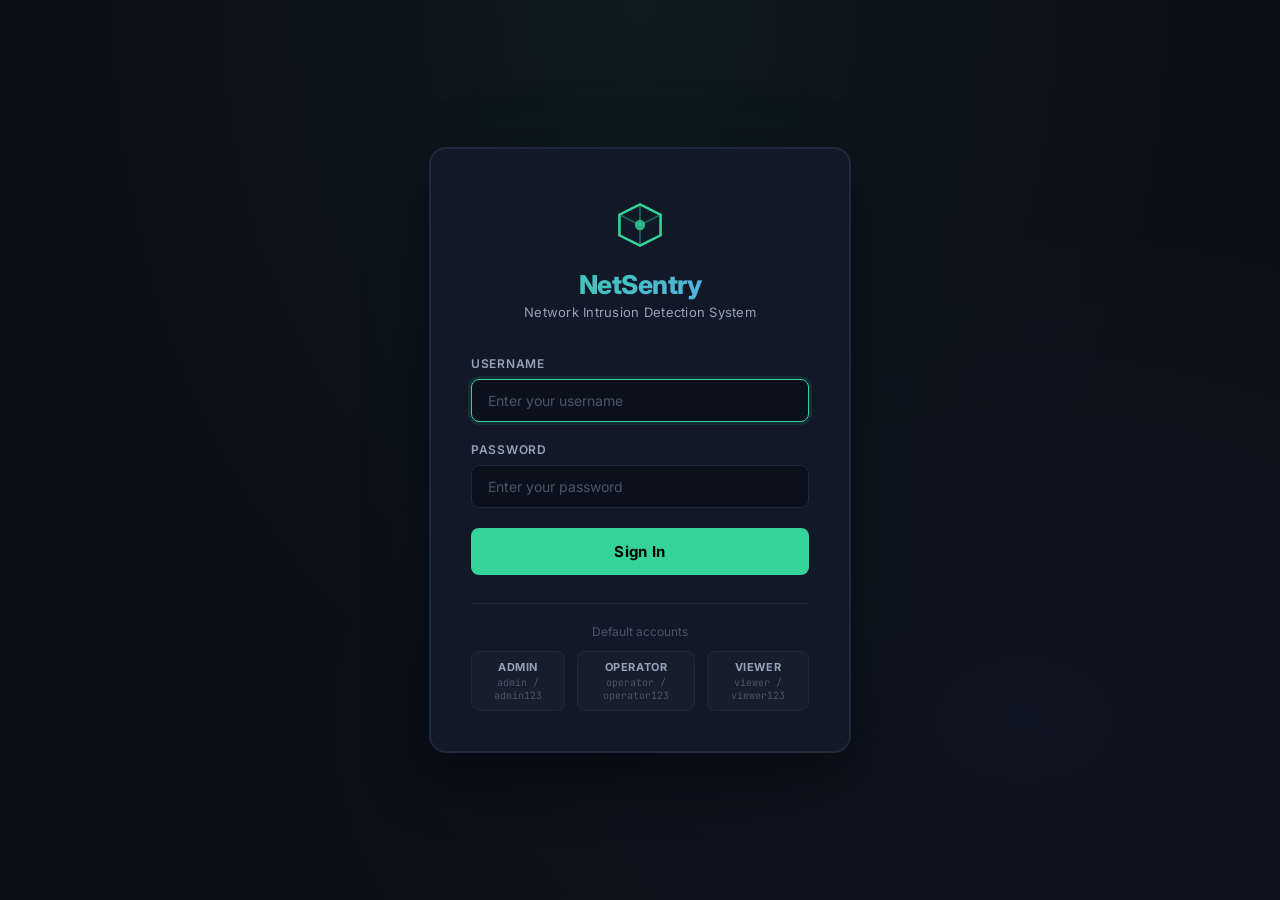
==== src/dashboard/login.html @ d0d1fe7b "feat(auth): Implement JWT authentication and user management - Added login page (login.html) with us" ====
<!DOCTYPE html>
<html lang="en">
<head>
<meta charset="UTF-8" />
<meta name="viewport" content="width=device-width, initial-scale=1.0" />
<title>NetSentry — Sign In</title>
<link rel="preconnect" href="https://fonts.googleapis.com" />
<link rel="preconnect" href="https://fonts.gstatic.com" crossorigin />
<link href="https://fonts.googleapis.com/css2?family=Inter:wght@300;400;500;600;700;800&family=JetBrains+Mono:wght@300;400;500;700&display=swap" rel="stylesheet" />
<style>
:root {
  --bg: #0b0f19;
  --bg-card: #111827;
  --border: #1e293b;
  --border-hover: #334155;
  --text: #e2e8f0;
  --text-dim: #94a3b8;
  --text-ghost: #475569;
  --green: #34d399;
  --red: #f87171;
  --blue: #60a5fa;
  --radius: 12px;
  --radius-sm: 8px;
  --mono: 'JetBrains Mono', ui-monospace, monospace;
  --sans: 'Inter', system-ui, -apple-system, sans-serif;
}

* { box-sizing: border-box; margin: 0; padding: 0; }

html, body {
  min-height: 100vh;
  background: var(--bg);
  color: var(--text);
  font-family: var(--sans);
  font-size: 14px;
  -webkit-font-smoothing: antialiased;
}

body {
  display: flex;
  align-items: center;
  justify-content: center;
  background:
    radial-gradient(ellipse at 50% 0%, rgba(52,211,153,0.06) 0%, transparent 60%),
    radial-gradient(ellipse at 80% 80%, rgba(96,165,250,0.04) 0%, transparent 50%),
    var(--bg);
}

.login-card {
  width: 100%;
  max-width: 420px;
  background: var(--bg-card);
  border: 1px solid var(--border);
  border-radius: 16px;
  padding: 48px 40px 40px;
  box-shadow:
    0 0 0 1px var(--border),
    0 20px 60px rgba(0,0,0,0.5),
    0 0 120px rgba(52,211,153,0.03);
  animation: cardIn 0.5s ease-out;
}

@keyframes cardIn {
  from { opacity: 0; transform: translateY(16px); }
  to { opacity: 1; transform: translateY(0); }
}

.login-header {
  text-align: center;
  margin-bottom: 36px;
}

.login-logo {
  display: inline-flex;
  align-items: center;
  justify-content: center;
  width: 56px;
  height: 56px;
  margin-bottom: 16px;
  color: var(--green);
}

.login-title {
  font-size: 26px;
  font-weight: 800;
  letter-spacing: -0.02em;
  background: linear-gradient(135deg, var(--green), var(--blue));
  -webkit-background-clip: text;
  -webkit-text-fill-color: transparent;
  margin-bottom: 4px;
}

.login-subtitle {
  font-size: 13px;
  color: var(--text-dim);
  letter-spacing: 0.02em;
}

.form-group {
  margin-bottom: 20px;
}

.form-group label {
  display: block;
  font-size: 12px;
  font-weight: 600;
  color: var(--text-dim);
  text-transform: uppercase;
  letter-spacing: 0.06em;
  margin-bottom: 8px;
}

.form-group input {
  width: 100%;
  padding: 12px 16px;
  background: rgba(11,15,25,0.8);
  border: 1px solid var(--border);
  border-radius: var(--radius-sm);
  color: var(--text);
  font-family: var(--sans);
  font-size: 14px;
  outline: none;
  transition: border-color 0.2s, box-shadow 0.2s;
}

.form-group input:focus {
  border-color: var(--green);
  box-shadow: 0 0 0 3px rgba(52,211,153,0.1);
}

.form-group input::placeholder {
  color: var(--text-ghost);
}

.login-error {
  padding: 10px 14px;
  margin-bottom: 16px;
  background: rgba(248,113,113,0.08);
  border: 1px solid rgba(248,113,113,0.2);
  border-radius: var(--radius-sm);
  color: var(--red);
  font-size: 13px;
  font-weight: 500;
  animation: shakeIn 0.3s ease-out;
}

@keyframes shakeIn {
  0%, 100% { transform: translateX(0); }
  25% { transform: translateX(-4px); }
  75% { transform: translateX(4px); }
}

.login-btn {
  width: 100%;
  padding: 14px;
  background: var(--green);
  color: #000;
  border: none;
  border-radius: var(--radius-sm);
  font-family: var(--sans);
  font-size: 15px;
  font-weight: 700;
  cursor: pointer;
  transition: all 0.15s;
  letter-spacing: 0.02em;
}

.login-btn:hover {
  background: #4ade80;
  transform: translateY(-1px);
  box-shadow: 0 4px 16px rgba(52,211,153,0.3);
}

.login-btn:active {
  transform: translateY(0);
}

.login-btn:disabled {
  background: var(--text-ghost);
  cursor: not-allowed;
  transform: none;
  box-shadow: none;
}

.login-footer {
  text-align: center;
  margin-top: 28px;
  padding-top: 20px;
  border-top: 1px solid var(--border);
}

.login-footer p {
  font-size: 12px;
  color: var(--text-ghost);
}

.login-footer .creds {
  font-family: var(--mono);
  font-size: 11px;
  color: var(--text-dim);
  margin-top: 6px;
}

.role-list {
  display: flex;
  gap: 12px;
  justify-content: center;
  margin-top: 12px;
}

.role-tag {
  display: flex;
  flex-direction: column;
  align-items: center;
  gap: 2px;
  padding: 8px 14px;
  background: rgba(255,255,255,0.02);
  border: 1px solid var(--border);
  border-radius: var(--radius-sm);
  font-size: 10px;
  color: var(--text-ghost);
  min-width: 90px;
}

.role-tag .role-name {
  font-weight: 700;
  font-size: 11px;
  color: var(--text-dim);
  text-transform: uppercase;
  letter-spacing: 0.05em;
}

.role-tag .role-cred {
  font-family: var(--mono);
  font-size: 10px;
}
</style>
</head>
<body>

<div class="login-card">
  <div class="login-header">
    <div class="login-logo">
      <svg width="48" height="48" viewBox="0 0 28 28" fill="none">
        <path d="M14 2L26 8v12l-12 6L2 20V8l12-6z" stroke="currentColor" stroke-width="1.5" fill="none"/>
        <path d="M14 2v24M2 8l12 6 12-6" stroke="currentColor" stroke-width="1" opacity="0.4"/>
        <circle cx="14" cy="14" r="3" fill="currentColor" opacity="0.8"/>
      </svg>
    </div>
    <div class="login-title">NetSentry</div>
    <div class="login-subtitle">Network Intrusion Detection System</div>
  </div>

  <form id="login-form" autocomplete="on">
    <div class="form-group">
      <label for="username">Username</label>
      <input type="text" id="username" name="username" placeholder="Enter your username" required autofocus autocomplete="username" />
    </div>
    <div class="form-group">
      <label for="password">Password</label>
      <input type="password" id="password" name="password" placeholder="Enter your password" required autocomplete="current-password" />
    </div>
    <div id="login-error" class="login-error" style="display:none"></div>
    <button type="submit" id="login-btn" class="login-btn">Sign In</button>
  </form>

  <div class="login-footer">
    <p>Default accounts</p>
    <div class="role-list">
      <div class="role-tag">
        <span class="role-name">Admin</span>
        <span class="role-cred">admin / admin123</span>
      </div>
      <div class="role-tag">
        <span class="role-name">Operator</span>
        <span class="role-cred">operator / operator123</span>
      </div>
      <div class="role-tag">
        <span class="role-name">Viewer</span>
        <span class="role-cred">viewer / viewer123</span>
      </div>
    </div>
  </div>
</div>

<script src="/static/auth.js"></script>
</body>
</html>
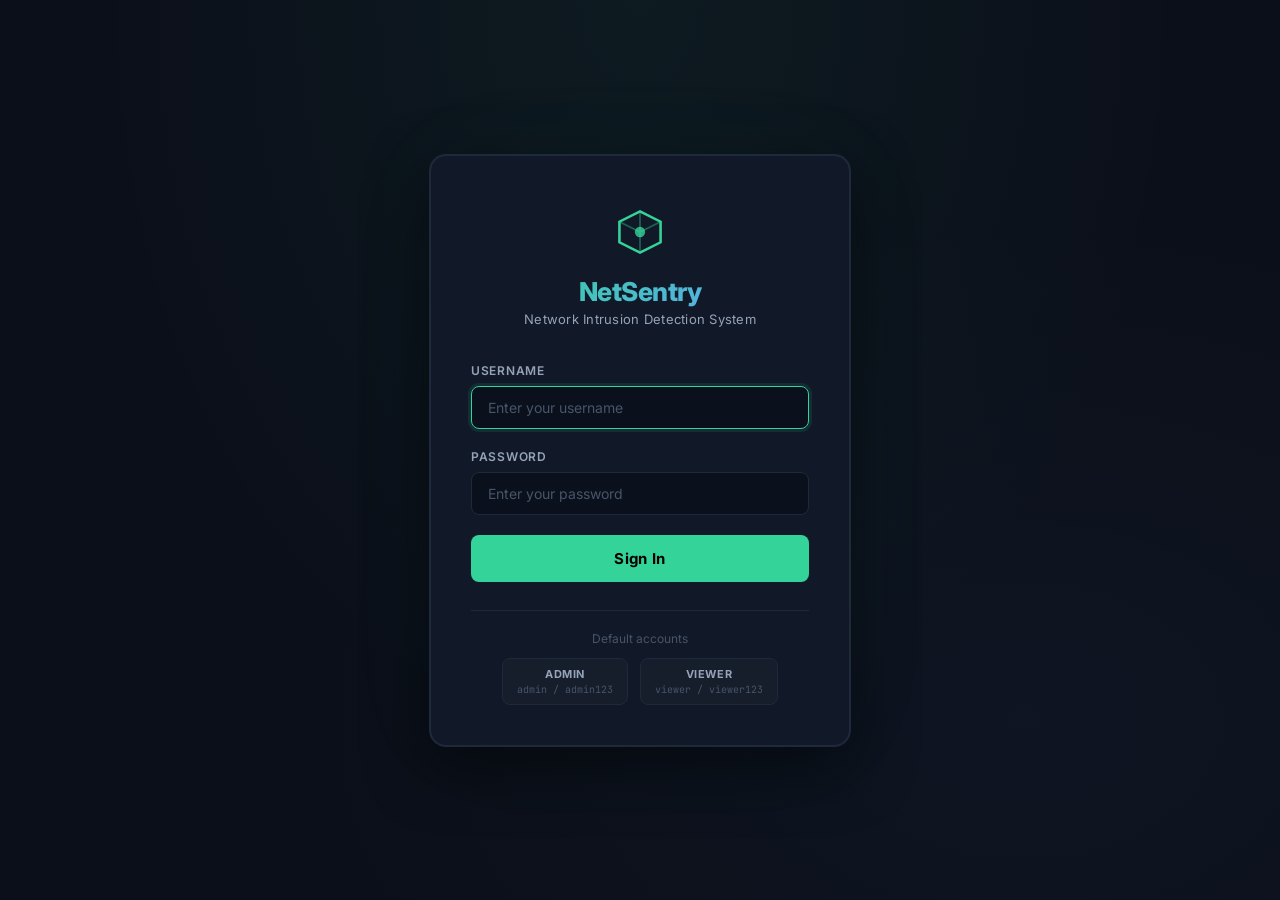
==== commit a7610018: "Retrain on corrected CIC-IDS2017, align live features with CICFlowMeter Model / data - Train on the " ====
--- a/src/dashboard/login.html
+++ b/src/dashboard/login.html
@@ -272,10 +272,6 @@
         <span class="role-cred">admin / admin123</span>
       </div>
       <div class="role-tag">
-        <span class="role-name">Operator</span>
-        <span class="role-cred">operator / operator123</span>
-      </div>
-      <div class="role-tag">
         <span class="role-name">Viewer</span>
         <span class="role-cred">viewer / viewer123</span>
       </div>
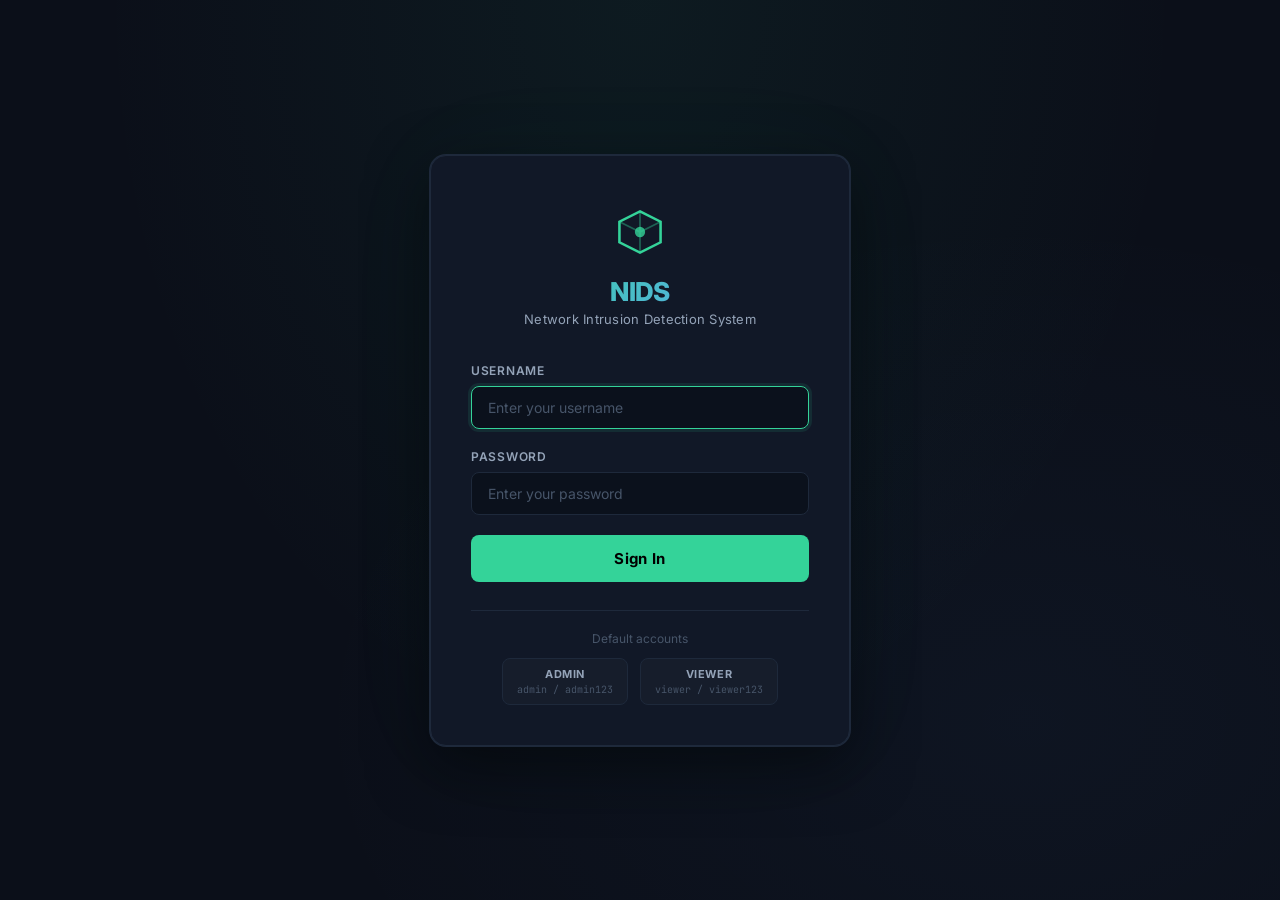
==== commit fad659ac: "Rework project report to reviewer feedback and rename NetSentry to NIDS Report (docs/NIDS_Project_Re" ====
--- a/src/dashboard/login.html
+++ b/src/dashboard/login.html
@@ -3,7 +3,7 @@
 <head>
 <meta charset="UTF-8" />
 <meta name="viewport" content="width=device-width, initial-scale=1.0" />
-<title>NetSentry — Sign In</title>
+<title>NIDS — Sign In</title>
 <link rel="preconnect" href="https://fonts.googleapis.com" />
 <link rel="preconnect" href="https://fonts.gstatic.com" crossorigin />
 <link href="https://fonts.googleapis.com/css2?family=Inter:wght@300;400;500;600;700;800&family=JetBrains+Mono:wght@300;400;500;700&display=swap" rel="stylesheet" />
@@ -247,7 +247,7 @@
         <circle cx="14" cy="14" r="3" fill="currentColor" opacity="0.8"/>
       </svg>
     </div>
-    <div class="login-title">NetSentry</div>
+    <div class="login-title">NIDS</div>
     <div class="login-subtitle">Network Intrusion Detection System</div>
   </div>
 
